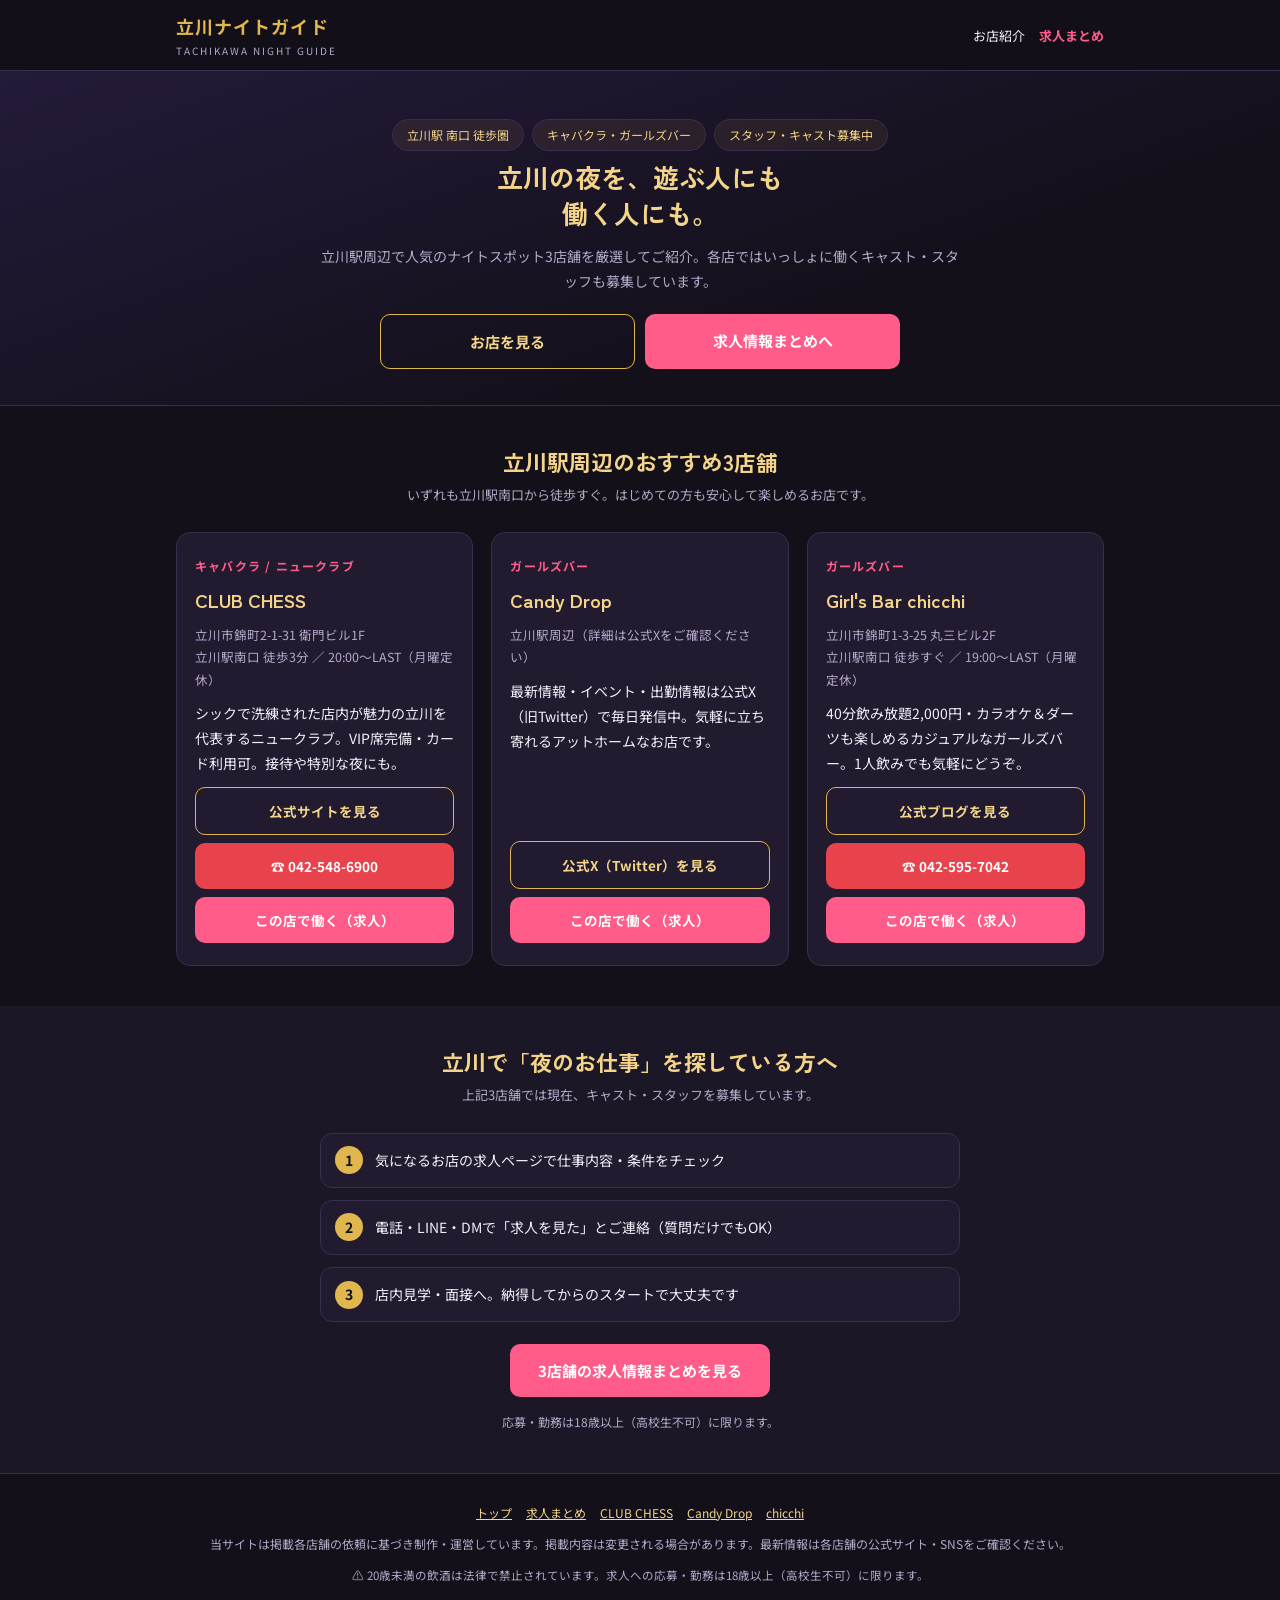
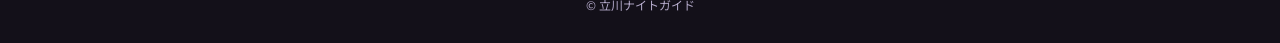
==== index.html @ 4db2676d "feat: initial site - Tachikawa night guide + jobs aggregator (5 pages) - index (3-store guide), jobs" ====
<!DOCTYPE html>
<html lang="ja">
<head>
<meta charset="UTF-8">
<meta name="viewport" content="width=device-width, initial-scale=1.0">
<title>立川ナイトガイド｜立川駅周辺のキャバクラ・ガールズバー紹介＆スタッフ募集</title>
<meta name="description" content="立川駅南口徒歩圏のキャバクラ・ガールズバー3店舗（CLUB CHESS・Candy Drop・Girl's Bar chicchi）を紹介。各店のキャスト・スタッフ募集情報もまとめて掲載。18歳以上（高校生不可）。">
<link rel="preconnect" href="https://fonts.googleapis.com">
<link rel="preconnect" href="https://fonts.gstatic.com" crossorigin>
<link href="https://fonts.googleapis.com/css2?family=Zen+Kaku+Gothic+New:wght@500;700&family=Noto+Sans+JP:wght@400;500;700&display=swap" rel="stylesheet">
<link rel="stylesheet" href="assets/style.css">
</head>
<body>

<header class="site-header">
  <div class="wrap">
    <a class="brand" href="index.html">立川ナイトガイド<small>TACHIKAWA NIGHT GUIDE</small></a>
    <nav class="gnav">
      <a href="#stores">お店紹介</a>
      <a class="jobs" href="jobs.html">求人まとめ</a>
    </nav>
  </div>
</header>

<div class="hero">
  <div class="wrap">
    <div class="badges">
      <span class="badge">立川駅 南口 徒歩圏</span>
      <span class="badge">キャバクラ・ガールズバー</span>
      <span class="badge">スタッフ・キャスト募集中</span>
    </div>
    <h1>立川の夜を、遊ぶ人にも<br>働く人にも。</h1>
    <p>立川駅周辺で人気のナイトスポット3店舗を厳選してご紹介。各店ではいっしょに働くキャスト・スタッフも募集しています。</p>
    <div class="btn-row" style="max-width:520px;margin:0 auto;">
      <a class="btn btn-ghost" href="#stores">お店を見る</a>
      <a class="btn btn-jobs" href="jobs.html">求人情報まとめへ</a>
    </div>
  </div>
</div>

<section id="stores">
  <div class="wrap">
    <h2 class="sec-title">立川駅周辺のおすすめ3店舗</h2>
    <p class="sec-lead">いずれも立川駅南口から徒歩すぐ。はじめての方も安心して楽しめるお店です。</p>
    <div class="stores">

      <div class="store-card">
        <span class="type">キャバクラ / ニュークラブ</span>
        <h3>CLUB CHESS</h3>
        <p class="meta">立川市錦町2-1-31 衛門ビル1F<br>立川駅南口 徒歩3分 ／ 20:00〜LAST（月曜定休）</p>
        <p class="desc">シックで洗練された店内が魅力の立川を代表するニュークラブ。VIP席完備・カード利用可。接待や特別な夜にも。</p>
        <div class="links">
          <a class="btn btn-ghost" href="https://club-chess.com/" target="_blank" rel="noopener">公式サイトを見る</a>
          <a class="btn btn-tel" href="tel:0425486900">☎ 042-548-6900</a>
          <a class="btn btn-jobs" href="chess.html">この店で働く（求人）</a>
        </div>
      </div>

      <div class="store-card">
        <span class="type">ガールズバー</span>
        <h3>Candy Drop</h3>
        <p class="meta">立川駅周辺（詳細は公式Xをご確認ください）</p>
        <p class="desc">最新情報・イベント・出勤情報は公式X（旧Twitter）で毎日発信中。気軽に立ち寄れるアットホームなお店です。</p>
        <div class="links">
          <a class="btn btn-ghost" href="https://x.com/candydrop2023" target="_blank" rel="noopener">公式X（Twitter）を見る</a>
          <a class="btn btn-jobs" href="candydrop.html">この店で働く（求人）</a>
        </div>
      </div>

      <div class="store-card">
        <span class="type">ガールズバー</span>
        <h3>Girl's Bar chicchi</h3>
        <p class="meta">立川市錦町1-3-25 丸三ビル2F<br>立川駅南口 徒歩すぐ ／ 19:00〜LAST（月曜定休）</p>
        <p class="desc">40分飲み放題2,000円・カラオケ＆ダーツも楽しめるカジュアルなガールズバー。1人飲みでも気軽にどうぞ。</p>
        <div class="links">
          <a class="btn btn-ghost" href="https://bar-chicchi.blogspot.com/" target="_blank" rel="noopener">公式ブログを見る</a>
          <a class="btn btn-tel" href="tel:0425957042">☎ 042-595-7042</a>
          <a class="btn btn-jobs" href="chicchi.html">この店で働く（求人）</a>
        </div>
      </div>

    </div>
  </div>
</section>

<section style="background:var(--bg2);">
  <div class="wrap">
    <h2 class="sec-title">立川で「夜のお仕事」を探している方へ</h2>
    <p class="sec-lead">上記3店舗では現在、キャスト・スタッフを募集しています。</p>
    <div style="max-width:640px;margin:0 auto;">
      <ul class="flow">
        <li>気になるお店の求人ページで仕事内容・条件をチェック</li>
        <li>電話・LINE・DMで「求人を見た」とご連絡（質問だけでもOK）</li>
        <li>店内見学・面接へ。納得してからのスタートで大丈夫です</li>
      </ul>
      <div style="text-align:center;margin-top:22px;">
        <a class="btn btn-jobs" href="jobs.html" style="min-width:260px;">3店舗の求人情報まとめを見る</a>
      </div>
      <p class="note" style="text-align:center;margin-top:14px;">応募・勤務は18歳以上（高校生不可）に限ります。</p>
    </div>
  </div>
</section>

<footer class="site-footer">
  <div class="wrap">
    <nav>
      <a href="index.html">トップ</a>
      <a href="jobs.html">求人まとめ</a>
      <a href="chess.html">CLUB CHESS</a>
      <a href="candydrop.html">Candy Drop</a>
      <a href="chicchi.html">chicchi</a>
    </nav>
    <p>当サイトは掲載各店舗の依頼に基づき制作・運営しています。掲載内容は変更される場合があります。最新情報は各店舗の公式サイト・SNSをご確認ください。</p>
    <p class="age-note">⚠ 20歳未満の飲酒は法律で禁止されています。求人への応募・勤務は18歳以上（高校生不可）に限ります。</p>
    <p style="margin-top:8px;">© 立川ナイトガイド</p>
  </div>
</footer>

<div class="mobile-bar">
  <a class="btn btn-ghost" href="#stores">お店紹介</a>
  <a class="btn btn-jobs" href="jobs.html">求人まとめ</a>
</div>

</body>
</html>
---- assets/style.css ----
/* 立川ナイトガイド 共通スタイル（モバイル最優先） */
:root {
  --bg: #131019;
  --bg2: #1c1726;
  --card: #221b30;
  --line: #382e4d;
  --text: #f2eef8;
  --muted: #b3a9c9;
  --gold: #e0b64f;
  --gold2: #f3d488;
  --pink: #ff5c8a;
  --green: #06c755;
  --red: #e8434d;
}
* { margin: 0; padding: 0; box-sizing: border-box; }
html { scroll-behavior: smooth; }
body {
  font-family: "Noto Sans JP", "Hiragino Kaku Gothic ProN", sans-serif;
  background: var(--bg);
  color: var(--text);
  line-height: 1.8;
  font-size: 16px;
}
h1, h2, h3 { font-family: "Zen Kaku Gothic New", "Noto Sans JP", sans-serif; line-height: 1.4; }
a { color: var(--gold2); }
img { max-width: 100%; }
.wrap { max-width: 960px; margin: 0 auto; padding: 0 16px; }

/* header */
.site-header { background: rgba(19, 16, 25, .95); border-bottom: 1px solid var(--line); position: sticky; top: 0; z-index: 50; }
.site-header .wrap { display: flex; align-items: center; justify-content: space-between; padding: 10px 16px; }
.brand { font-weight: 700; color: var(--gold); text-decoration: none; font-size: 18px; letter-spacing: .06em; }
.brand small { display: block; font-size: 10px; color: var(--muted); letter-spacing: .2em; font-weight: 400; }
.gnav { display: flex; gap: 14px; font-size: 13px; }
.gnav a { color: var(--text); text-decoration: none; }
.gnav a.jobs { color: var(--pink); font-weight: 700; }

/* hero */
.hero { background: linear-gradient(160deg, #241a3a 0%, #131019 70%); border-bottom: 1px solid var(--line); padding: 48px 0 36px; text-align: center; }
.hero h1 { font-size: 26px; color: var(--gold2); margin-bottom: 12px; }
.hero p { color: var(--muted); font-size: 14px; max-width: 640px; margin: 0 auto 20px; }
.hero .badges { display: flex; gap: 8px; justify-content: center; flex-wrap: wrap; margin-bottom: 8px; }
.badge { display: inline-block; border: 1px solid var(--line); border-radius: 999px; padding: 4px 14px; font-size: 12px; color: var(--gold2); background: rgba(224, 182, 79, .08); }

/* buttons */
.btn { display: inline-block; border-radius: 10px; padding: 13px 22px; font-weight: 700; text-decoration: none; text-align: center; font-size: 15px; }
.btn-tel { background: var(--red); color: #fff; }
.btn-line { background: var(--green); color: #fff; }
.btn-jobs { background: var(--pink); color: #fff; }
.btn-ghost { border: 1px solid var(--gold); color: var(--gold2); background: transparent; }
.btn-row { display: flex; gap: 10px; flex-wrap: wrap; }
.btn-row .btn { flex: 1 1 160px; }

/* sections */
section { padding: 40px 0; }
.sec-title { text-align: center; font-size: 22px; color: var(--gold2); margin-bottom: 6px; }
.sec-lead { text-align: center; color: var(--muted); font-size: 13px; margin-bottom: 26px; }

/* store cards */
.stores { display: grid; grid-template-columns: 1fr; gap: 18px; }
@media (min-width: 760px) { .stores { grid-template-columns: repeat(3, 1fr); } }
.store-card { background: var(--card); border: 1px solid var(--line); border-radius: 14px; padding: 22px 18px; display: flex; flex-direction: column; gap: 10px; }
.store-card .type { font-size: 12px; color: var(--pink); font-weight: 700; letter-spacing: .1em; }
.store-card h3 { font-size: 19px; color: var(--gold2); }
.store-card .meta { font-size: 12.5px; color: var(--muted); }
.store-card .desc { font-size: 14px; }
.store-card .links { margin-top: auto; display: flex; flex-direction: column; gap: 8px; }
.store-card .links .btn { font-size: 13.5px; padding: 11px 10px; }

/* table */
.tbl { width: 100%; border-collapse: collapse; font-size: 14px; background: var(--card); border-radius: 12px; overflow: hidden; }
.tbl th, .tbl td { border-bottom: 1px solid var(--line); padding: 12px 14px; text-align: left; vertical-align: top; }
.tbl th { width: 30%; color: var(--gold2); font-weight: 700; background: rgba(224, 182, 79, .06); }
.tbl tr:last-child th, .tbl tr:last-child td { border-bottom: none; }

/* job card */
.job-card { background: var(--card); border: 1px solid var(--line); border-radius: 14px; padding: 24px 20px; margin-bottom: 22px; }
.job-card h3 { color: var(--gold2); font-size: 20px; margin-bottom: 4px; }
.job-card .type { color: var(--pink); font-size: 12px; font-weight: 700; letter-spacing: .08em; }
.job-card .tbl { margin: 14px 0; }
.pending { color: var(--muted); font-size: 12.5px; }

/* notice */
.notice { background: rgba(232, 67, 77, .08); border: 1px solid rgba(232, 67, 77, .4); border-radius: 12px; padding: 16px 18px; font-size: 13px; color: #f4c6ca; }
.notice strong { color: #ff9aa3; }
.note { font-size: 12px; color: var(--muted); }

/* flow */
.flow { counter-reset: step; display: grid; gap: 12px; }
.flow li { list-style: none; background: var(--card); border: 1px solid var(--line); border-radius: 12px; padding: 14px 16px 14px 54px; position: relative; font-size: 14px; }
.flow li::before { counter-increment: step; content: counter(step); position: absolute; left: 14px; top: 50%; transform: translateY(-50%); width: 28px; height: 28px; border-radius: 50%; background: var(--gold); color: #131019; font-weight: 700; display: flex; align-items: center; justify-content: center; font-size: 14px; }

/* faq */
.faq details { background: var(--card); border: 1px solid var(--line); border-radius: 10px; padding: 14px 16px; margin-bottom: 10px; font-size: 14px; }
.faq summary { cursor: pointer; font-weight: 700; color: var(--gold2); }
.faq p { margin-top: 8px; color: var(--muted); }

/* footer */
.site-footer { border-top: 1px solid var(--line); padding: 28px 0 90px; font-size: 12px; color: var(--muted); text-align: center; }
.site-footer nav { margin-bottom: 10px; display: flex; gap: 14px; justify-content: center; flex-wrap: wrap; }
.age-note { margin-top: 10px; font-size: 11.5px; }

/* mobile fixed bar */
.mobile-bar { position: fixed; bottom: 0; left: 0; right: 0; display: flex; gap: 8px; padding: 10px 12px calc(10px + env(safe-area-inset-bottom)); background: rgba(19, 16, 25, .97); border-top: 1px solid var(--line); z-index: 60; }
.mobile-bar .btn { flex: 1; padding: 12px 8px; font-size: 14px; }
@media (min-width: 760px) { .mobile-bar { display: none; } .site-footer { padding-bottom: 28px; } }

/* breadcrumbs */
.crumbs { font-size: 12px; color: var(--muted); padding: 12px 0 0; }
.crumbs a { color: var(--muted); }
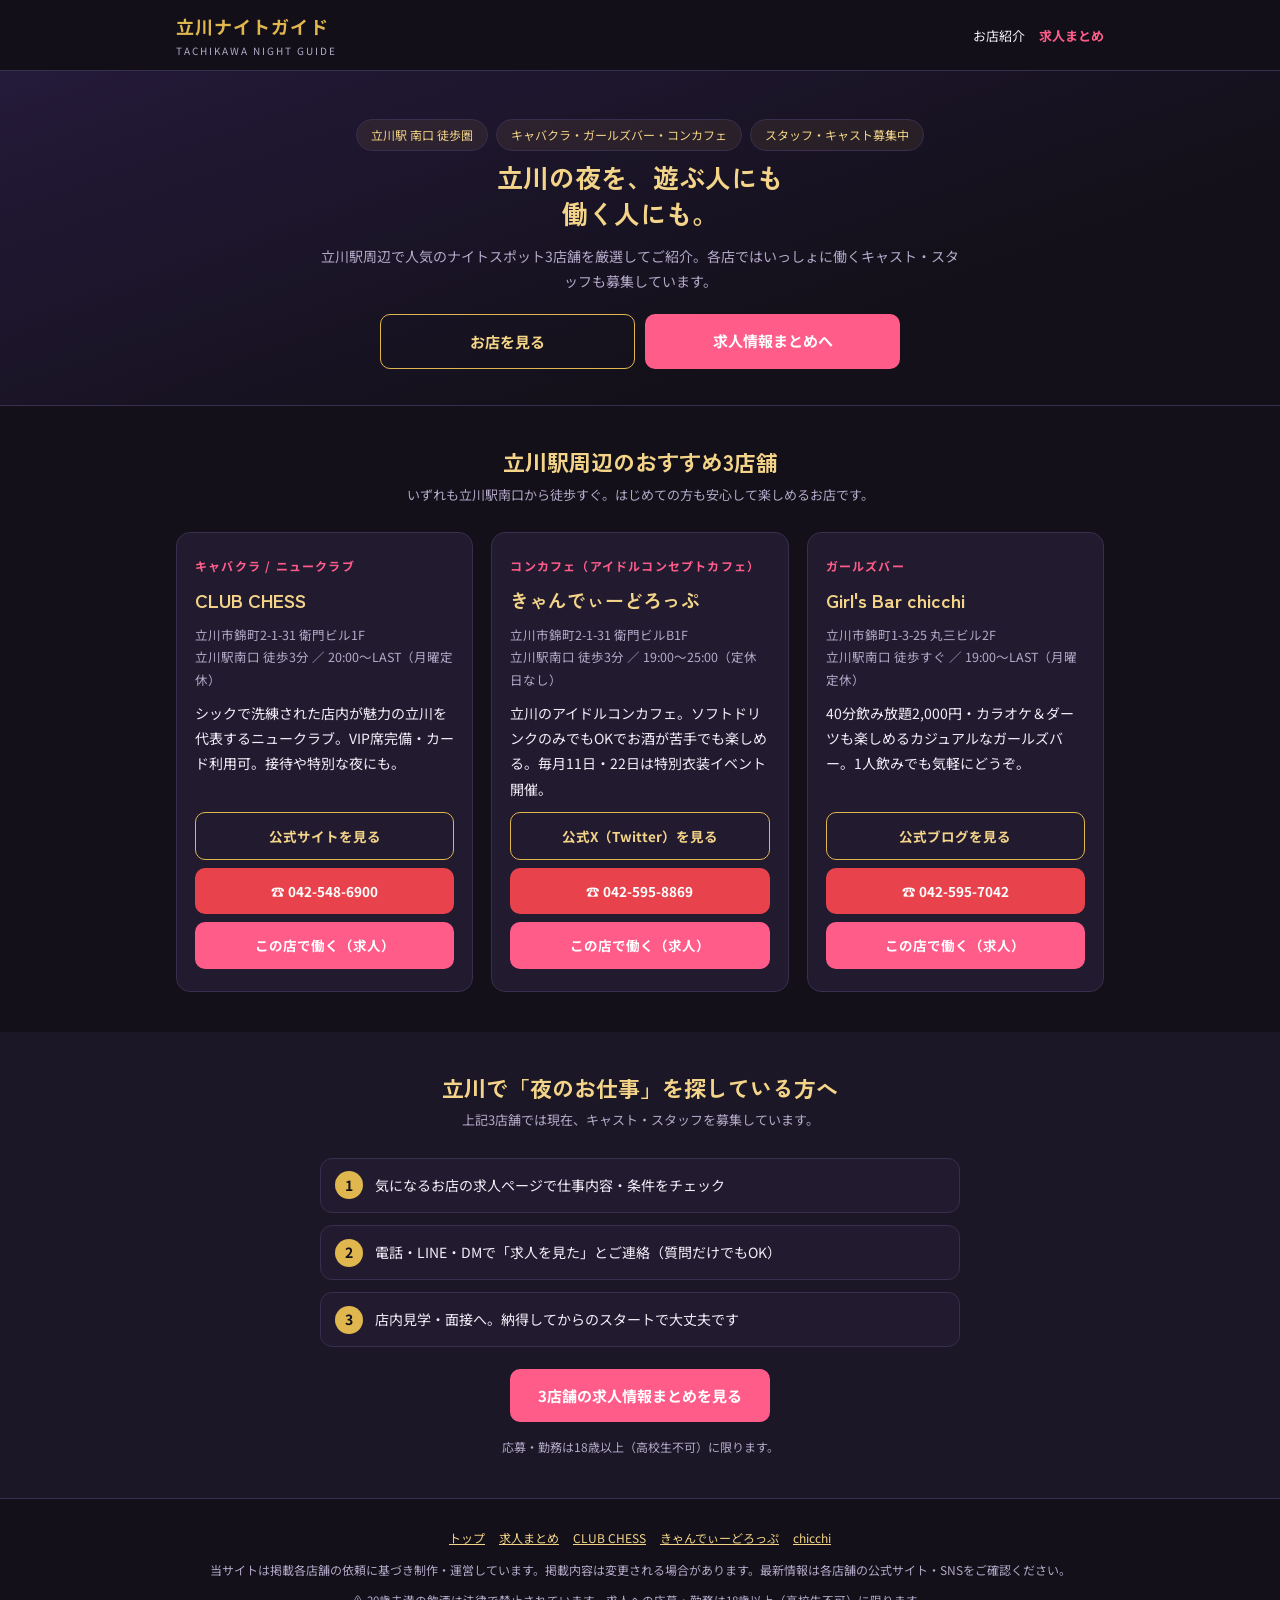
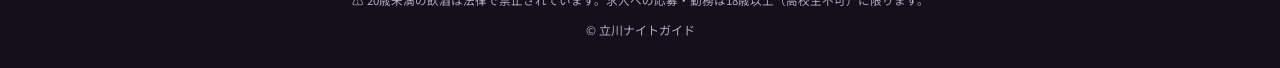
==== commit 8ec25273: "feat: fill in Candy Drop details (kandydrop = idol concept cafe) - correct name きゃんでぃーどろっぷ, type コンカ" ====
--- a/index.html
+++ b/index.html
@@ -3,8 +3,8 @@
 <head>
 <meta charset="UTF-8">
 <meta name="viewport" content="width=device-width, initial-scale=1.0">
-<title>立川ナイトガイド｜立川駅周辺のキャバクラ・ガールズバー紹介＆スタッフ募集</title>
-<meta name="description" content="立川駅南口徒歩圏のキャバクラ・ガールズバー3店舗（CLUB CHESS・Candy Drop・Girl's Bar chicchi）を紹介。各店のキャスト・スタッフ募集情報もまとめて掲載。18歳以上（高校生不可）。">
+<title>立川ナイトガイド｜立川駅周辺のキャバクラ・ガールズバー・コンカフェ紹介＆スタッフ募集</title>
+<meta name="description" content="立川駅南口徒歩圏のキャバクラ・ガールズバー・コンカフェ3店舗（CLUB CHESS・きゃんでぃーどろっぷ・Girl's Bar chicchi）を紹介。各店のキャスト・スタッフ募集情報もまとめて掲載。18歳以上（高校生不可）。">
 <link rel="preconnect" href="https://fonts.googleapis.com">
 <link rel="preconnect" href="https://fonts.gstatic.com" crossorigin>
 <link href="https://fonts.googleapis.com/css2?family=Zen+Kaku+Gothic+New:wght@500;700&family=Noto+Sans+JP:wght@400;500;700&display=swap" rel="stylesheet">
@@ -26,7 +26,7 @@
   <div class="wrap">
     <div class="badges">
       <span class="badge">立川駅 南口 徒歩圏</span>
-      <span class="badge">キャバクラ・ガールズバー</span>
+      <span class="badge">キャバクラ・ガールズバー・コンカフェ</span>
       <span class="badge">スタッフ・キャスト募集中</span>
     </div>
     <h1>立川の夜を、遊ぶ人にも<br>働く人にも。</h1>
@@ -57,12 +57,13 @@
       </div>
 
       <div class="store-card">
-        <span class="type">ガールズバー</span>
-        <h3>Candy Drop</h3>
-        <p class="meta">立川駅周辺（詳細は公式Xをご確認ください）</p>
-        <p class="desc">最新情報・イベント・出勤情報は公式X（旧Twitter）で毎日発信中。気軽に立ち寄れるアットホームなお店です。</p>
+        <span class="type">コンカフェ（アイドルコンセプトカフェ）</span>
+        <h3>きゃんでぃーどろっぷ</h3>
+        <p class="meta">立川市錦町2-1-31 衛門ビルB1F<br>立川駅南口 徒歩3分 ／ 19:00〜25:00（定休日なし）</p>
+        <p class="desc">立川のアイドルコンカフェ。ソフトドリンクのみでもOKでお酒が苦手でも楽しめる。毎月11日・22日は特別衣装イベント開催。</p>
         <div class="links">
           <a class="btn btn-ghost" href="https://x.com/candydrop2023" target="_blank" rel="noopener">公式X（Twitter）を見る</a>
+          <a class="btn btn-tel" href="tel:0425958869">☎ 042-595-8869</a>
           <a class="btn btn-jobs" href="candydrop.html">この店で働く（求人）</a>
         </div>
       </div>
@@ -107,7 +108,7 @@
       <a href="index.html">トップ</a>
       <a href="jobs.html">求人まとめ</a>
       <a href="chess.html">CLUB CHESS</a>
-      <a href="candydrop.html">Candy Drop</a>
+      <a href="candydrop.html">きゃんでぃーどろっぷ</a>
       <a href="chicchi.html">chicchi</a>
     </nav>
     <p>当サイトは掲載各店舗の依頼に基づき制作・運営しています。掲載内容は変更される場合があります。最新情報は各店舗の公式サイト・SNSをご確認ください。</p>
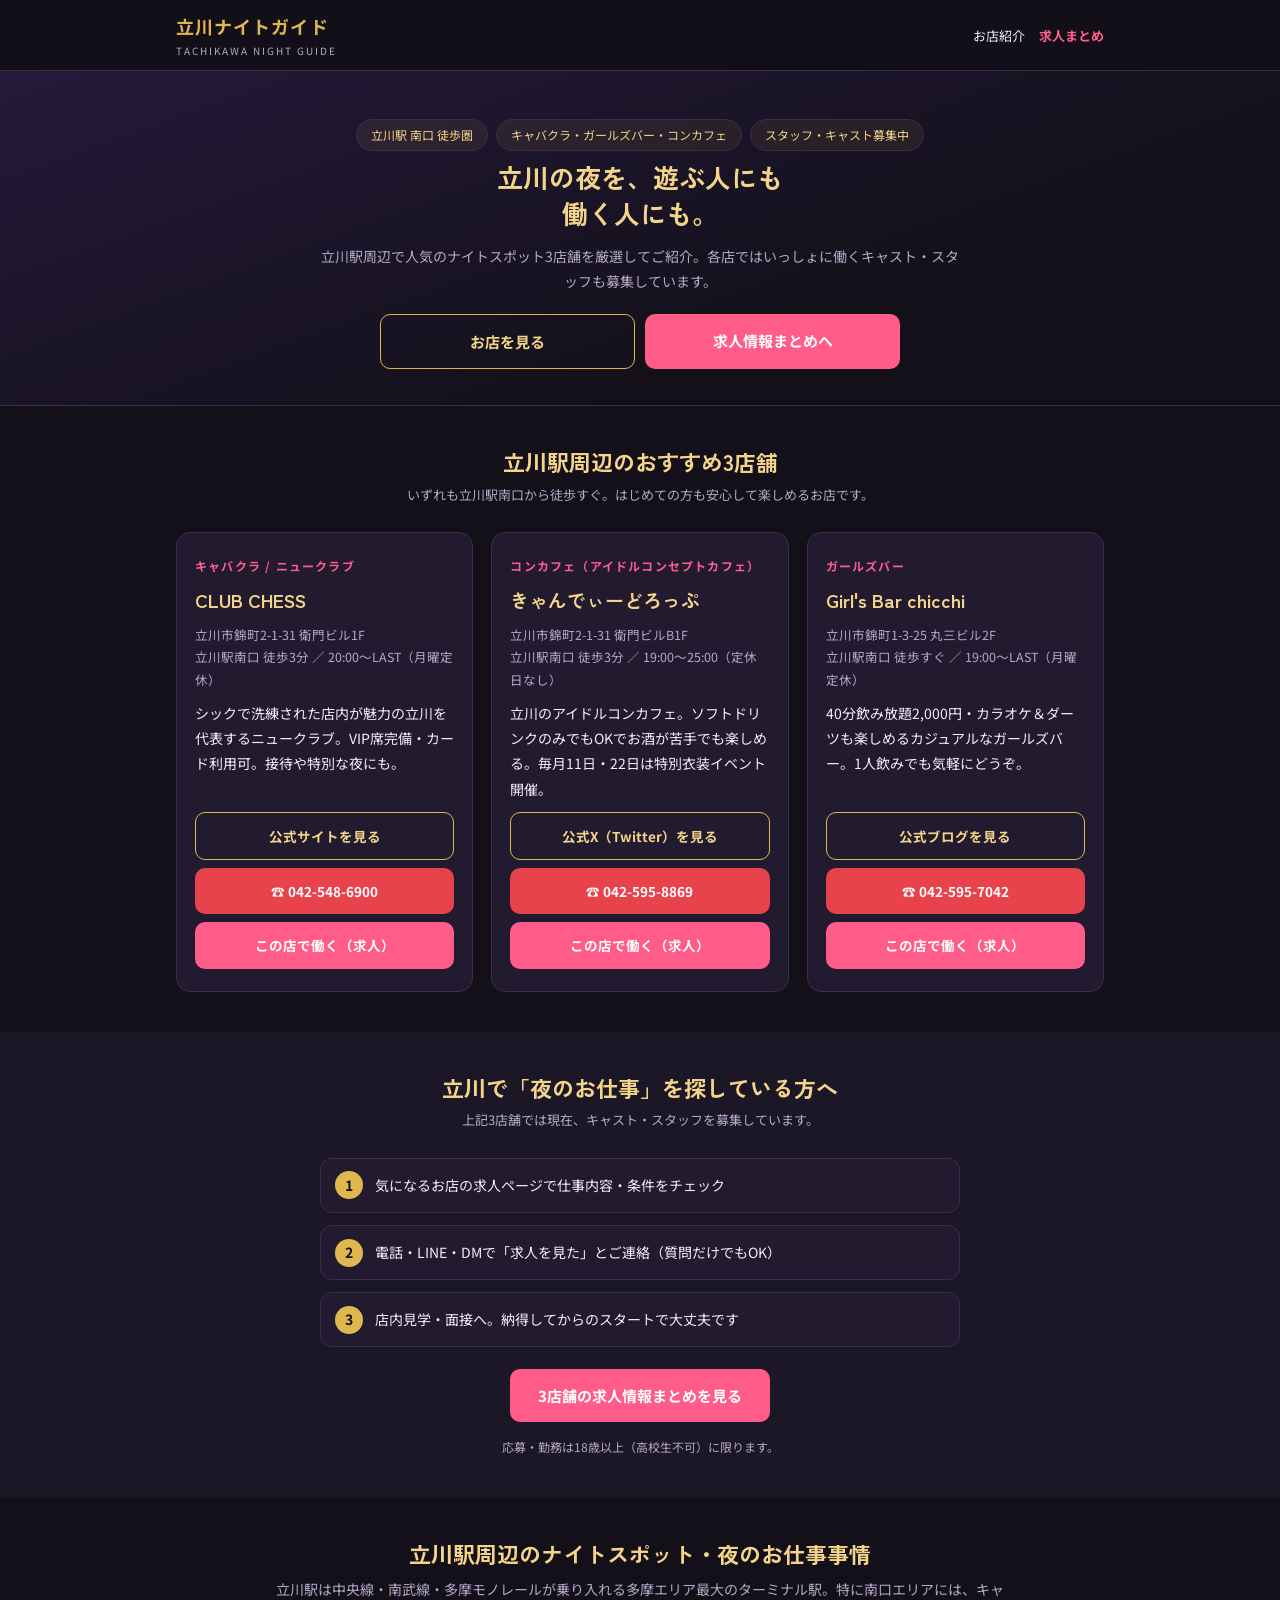
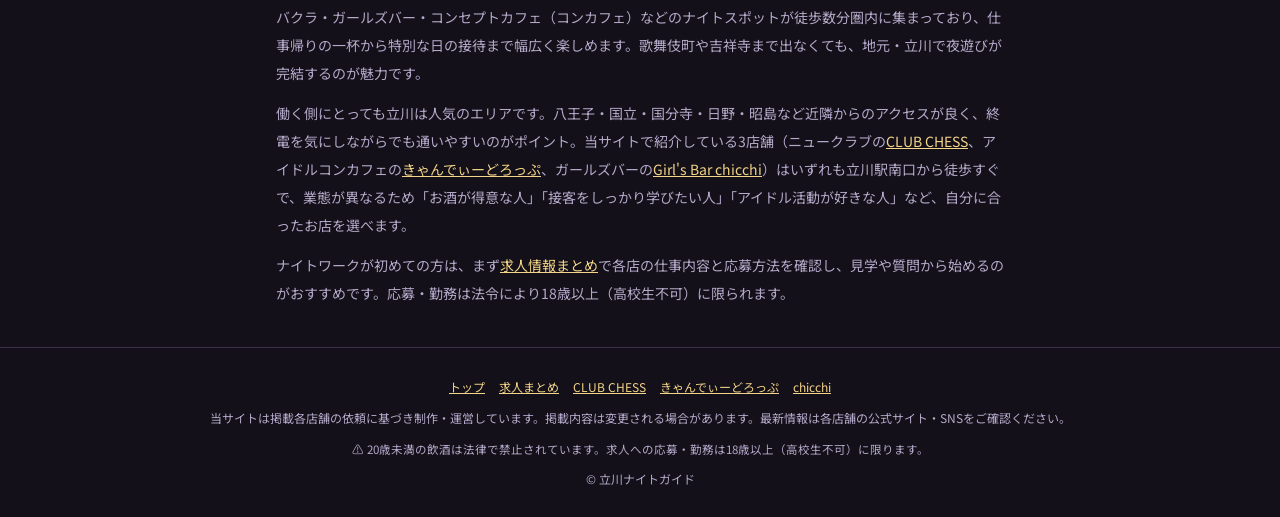
==== commit 0eb5a350: "feat(seo): technical SEO foundation + Google for Jobs structured data - robots.txt + sitemap.xml (5 " ====
--- a/index.html
+++ b/index.html
@@ -5,6 +5,25 @@
 <meta name="viewport" content="width=device-width, initial-scale=1.0">
 <title>立川ナイトガイド｜立川駅周辺のキャバクラ・ガールズバー・コンカフェ紹介＆スタッフ募集</title>
 <meta name="description" content="立川駅南口徒歩圏のキャバクラ・ガールズバー・コンカフェ3店舗（CLUB CHESS・きゃんでぃーどろっぷ・Girl's Bar chicchi）を紹介。各店のキャスト・スタッフ募集情報もまとめて掲載。18歳以上（高校生不可）。">
+<link rel="canonical" href="https://tachikawa-night.jp/">
+<link rel="icon" type="image/png" sizes="32x32" href="assets/favicon-32.png">
+<link rel="apple-touch-icon" href="assets/apple-touch-icon.png">
+<meta property="og:type" content="website">
+<meta property="og:site_name" content="立川ナイトガイド">
+<meta property="og:title" content="立川ナイトガイド｜立川駅周辺のキャバクラ・ガールズバー・コンカフェ紹介＆スタッフ募集">
+<meta property="og:description" content="立川駅南口徒歩圏の3店舗を紹介。キャスト・スタッフ募集情報もまとめて掲載。18歳以上（高校生不可）。">
+<meta property="og:url" content="https://tachikawa-night.jp/">
+<meta property="og:image" content="https://tachikawa-night.jp/assets/ogp.png">
+<meta name="twitter:card" content="summary_large_image">
+<script type="application/ld+json">
+{
+  "@context": "https://schema.org",
+  "@type": "WebSite",
+  "name": "立川ナイトガイド",
+  "url": "https://tachikawa-night.jp/",
+  "description": "立川駅周辺のキャバクラ・ガールズバー・コンカフェの紹介と求人情報まとめ"
+}
+</script>
 <link rel="preconnect" href="https://fonts.googleapis.com">
 <link rel="preconnect" href="https://fonts.gstatic.com" crossorigin>
 <link href="https://fonts.googleapis.com/css2?family=Zen+Kaku+Gothic+New:wght@500;700&family=Noto+Sans+JP:wght@400;500;700&display=swap" rel="stylesheet">
@@ -102,6 +121,17 @@
   </div>
 </section>
 
+<section>
+  <div class="wrap" style="max-width:760px;">
+    <h2 class="sec-title">立川駅周辺のナイトスポット・夜のお仕事事情</h2>
+    <div style="font-size:14px;color:var(--muted);line-height:2;">
+      <p style="margin-bottom:12px;">立川駅は中央線・南武線・多摩モノレールが乗り入れる多摩エリア最大のターミナル駅。特に南口エリアには、キャバクラ・ガールズバー・コンセプトカフェ（コンカフェ）などのナイトスポットが徒歩数分圏内に集まっており、仕事帰りの一杯から特別な日の接待まで幅広く楽しめます。歌舞伎町や吉祥寺まで出なくても、地元・立川で夜遊びが完結するのが魅力です。</p>
+      <p style="margin-bottom:12px;">働く側にとっても立川は人気のエリアです。八王子・国立・国分寺・日野・昭島など近隣からのアクセスが良く、終電を気にしながらでも通いやすいのがポイント。当サイトで紹介している3店舗（ニュークラブの<a href="chess.html">CLUB CHESS</a>、アイドルコンカフェの<a href="candydrop.html">きゃんでぃーどろっぷ</a>、ガールズバーの<a href="chicchi.html">Girl's Bar chicchi</a>）はいずれも立川駅南口から徒歩すぐで、業態が異なるため「お酒が得意な人」「接客をしっかり学びたい人」「アイドル活動が好きな人」など、自分に合ったお店を選べます。</p>
+      <p>ナイトワークが初めての方は、まず<a href="jobs.html">求人情報まとめ</a>で各店の仕事内容と応募方法を確認し、見学や質問から始めるのがおすすめです。応募・勤務は法令により18歳以上（高校生不可）に限られます。</p>
+    </div>
+  </div>
+</section>
+
 <footer class="site-footer">
   <div class="wrap">
     <nav>
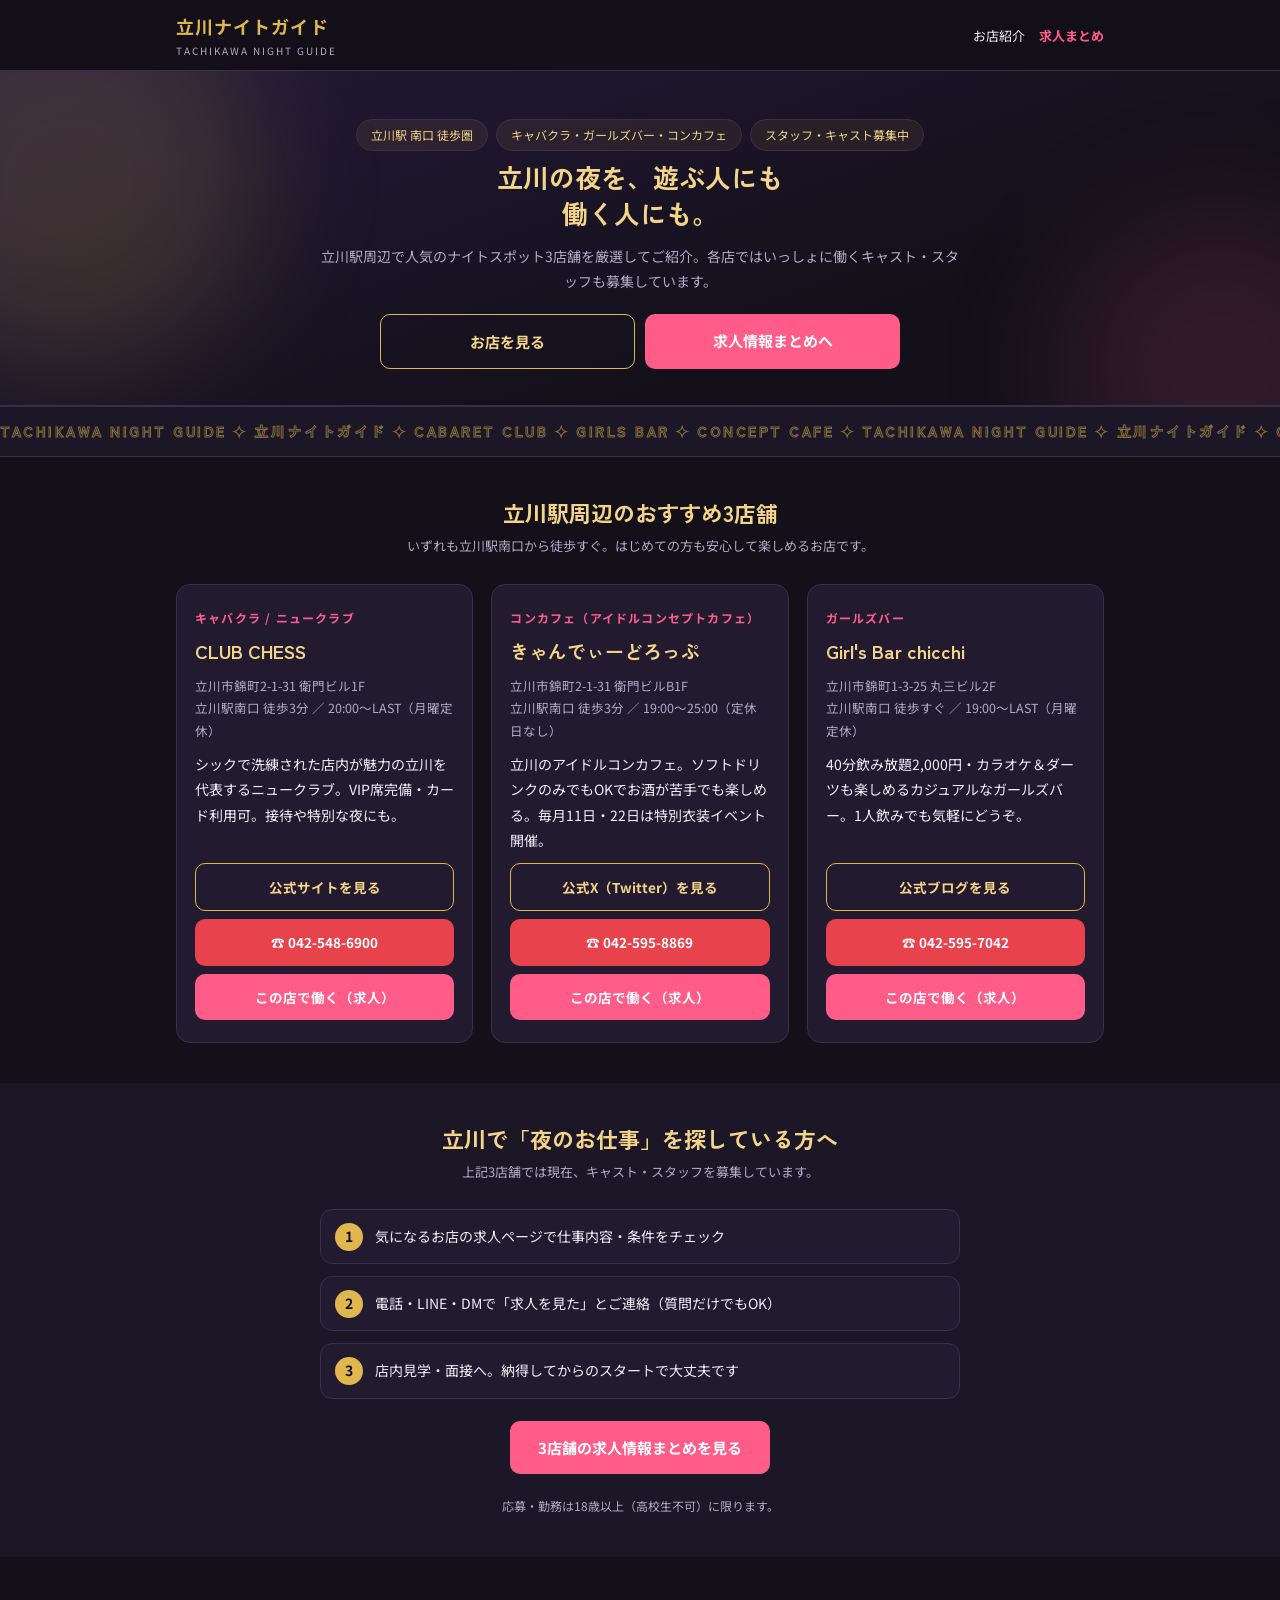
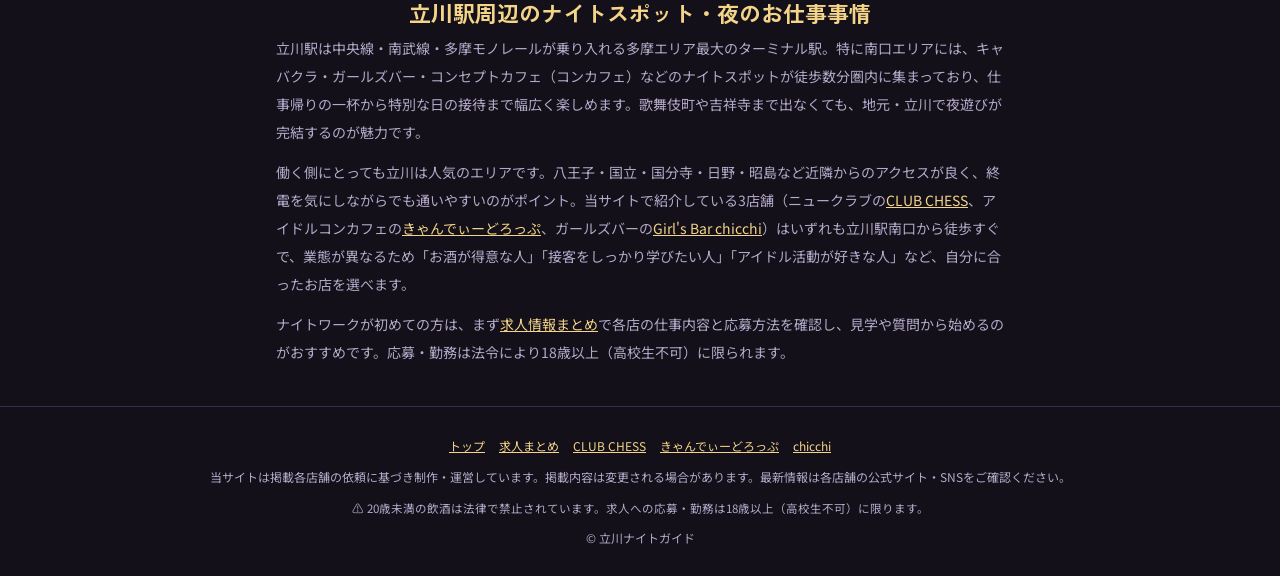
==== commit 3fb10d4f: "feat(motion): DEMI DO-inspired site animations (lightweight, no libs) - intro overlay with logo (onc" ====
--- a/index.html
+++ b/index.html
@@ -1,4 +1,4 @@
-<!DOCTYPE html>
+﻿<!DOCTYPE html>
 <html lang="ja">
 <head>
 <meta charset="UTF-8">
@@ -152,5 +152,6 @@
   <a class="btn btn-jobs" href="jobs.html">求人まとめ</a>
 </div>
 
+<script src="assets/anim.js" defer></script>
 </body>
 </html>
--- a/assets/style.css
+++ b/assets/style.css
@@ -108,3 +108,61 @@
 /* breadcrumbs */
 .crumbs { font-size: 12px; color: var(--muted); padding: 12px 0 0; }
 .crumbs a { color: var(--muted); }
+
+/* ===== Animations (DEMI DO風・Phase: motion) ===== */
+
+/* イントロオーバーレイ */
+#intro {
+  position: fixed; inset: 0; z-index: 999;
+  background: var(--bg);
+  display: flex; align-items: center; justify-content: center;
+  transition: opacity .7s ease, visibility .7s;
+}
+#intro.out { opacity: 0; visibility: hidden; }
+#intro img { width: 130px; height: 130px; border-radius: 18px; opacity: 0; transform: scale(.92); animation: introLogo 1s ease forwards; }
+@keyframes introLogo { to { opacity: 1; transform: scale(1); } }
+
+/* スクロールリビール（JSが .reveal を付与 → 交差で .is-in） */
+.reveal { opacity: 0; transform: translateY(26px); transition: opacity .85s ease, transform .85s cubic-bezier(.22, 1, .36, 1); }
+.reveal.is-in { opacity: 1; transform: none; }
+
+/* ヒーローの光のオーブ（ゆっくり漂う） */
+.hero { position: relative; overflow: hidden; }
+.hero > .wrap { position: relative; z-index: 2; }
+.hero::before, .hero::after {
+  content: ""; position: absolute; border-radius: 50%; filter: blur(60px); pointer-events: none; z-index: 1;
+}
+.hero::before { width: 380px; height: 380px; left: -120px; top: -80px; background: rgba(224, 182, 79, .16); animation: orbA 14s ease-in-out infinite alternate; }
+.hero::after { width: 320px; height: 320px; right: -100px; bottom: -120px; background: rgba(255, 92, 138, .13); animation: orbB 18s ease-in-out infinite alternate; }
+@keyframes orbA { from { transform: translate(0, 0) scale(1); } to { transform: translate(60px, 40px) scale(1.15); } }
+@keyframes orbB { from { transform: translate(0, 0) scale(1.1); } to { transform: translate(-50px, -40px) scale(.95); } }
+
+/* バッジのふわふわ浮遊 */
+.hero .badge { animation: floatY 5s ease-in-out infinite; }
+.hero .badge:nth-child(2) { animation-delay: 1.2s; }
+.hero .badge:nth-child(3) { animation-delay: 2.4s; }
+@keyframes floatY { 0%, 100% { transform: translateY(0); } 50% { transform: translateY(-5px); } }
+
+/* カードのホバー（持ち上がり＋金の光） */
+.store-card, .job-card { transition: transform .45s cubic-bezier(.22, 1, .36, 1), box-shadow .45s ease, border-color .45s ease; }
+.store-card:hover, .job-card:hover { transform: translateY(-6px); border-color: rgba(224, 182, 79, .55); box-shadow: 0 14px 40px rgba(0, 0, 0, .45), 0 0 24px rgba(224, 182, 79, .12); }
+
+/* ボタンの光のスイープ */
+.btn { position: relative; overflow: hidden; transition: transform .3s ease, filter .3s ease; }
+.btn:hover { transform: translateY(-2px); filter: brightness(1.08); }
+.btn::after { content: ""; position: absolute; top: 0; left: -80%; width: 50%; height: 100%; background: linear-gradient(100deg, transparent, rgba(255, 255, 255, .25), transparent); transform: skewX(-20deg); transition: left .55s ease; }
+.btn:hover::after { left: 130%; }
+
+/* ブランドマーキー */
+.marquee { overflow: hidden; border-block: 1px solid var(--line); background: var(--bg2); padding: 12px 0; }
+.marquee-track { display: flex; width: max-content; animation: marqueeMove 38s linear infinite; }
+.marquee-track span { white-space: nowrap; font-family: "Zen Kaku Gothic New", sans-serif; font-weight: 700; letter-spacing: .18em; font-size: 14px; color: transparent; -webkit-text-stroke: 1px rgba(224, 182, 79, .55); padding-right: 3em; }
+@keyframes marqueeMove { from { transform: translateX(0); } to { transform: translateX(-50%); } }
+
+/* 動きを減らす設定のユーザーにはすべて停止 */
+@media (prefers-reduced-motion: reduce) {
+  #intro { display: none; }
+  .reveal { opacity: 1; transform: none; transition: none; }
+  .hero::before, .hero::after, .hero .badge, .marquee-track { animation: none; }
+  .store-card, .job-card, .btn { transition: none; }
+}
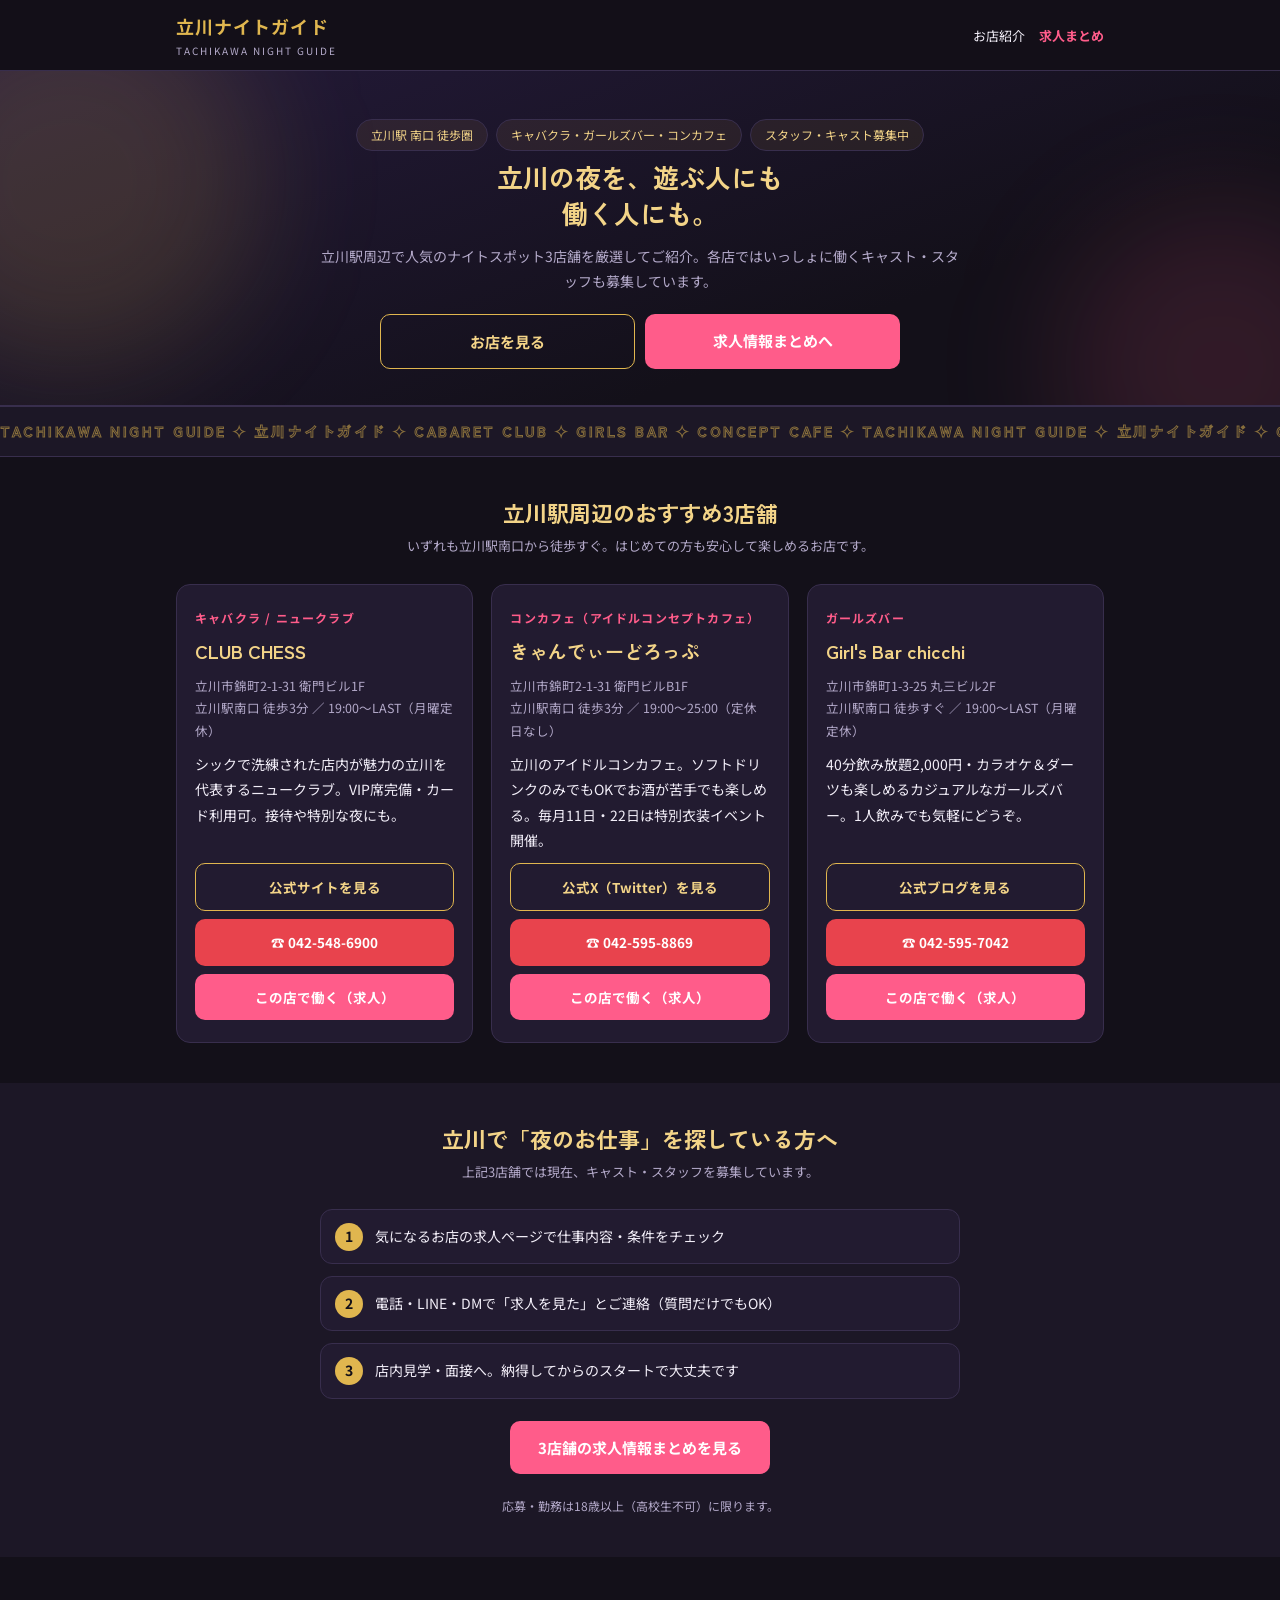
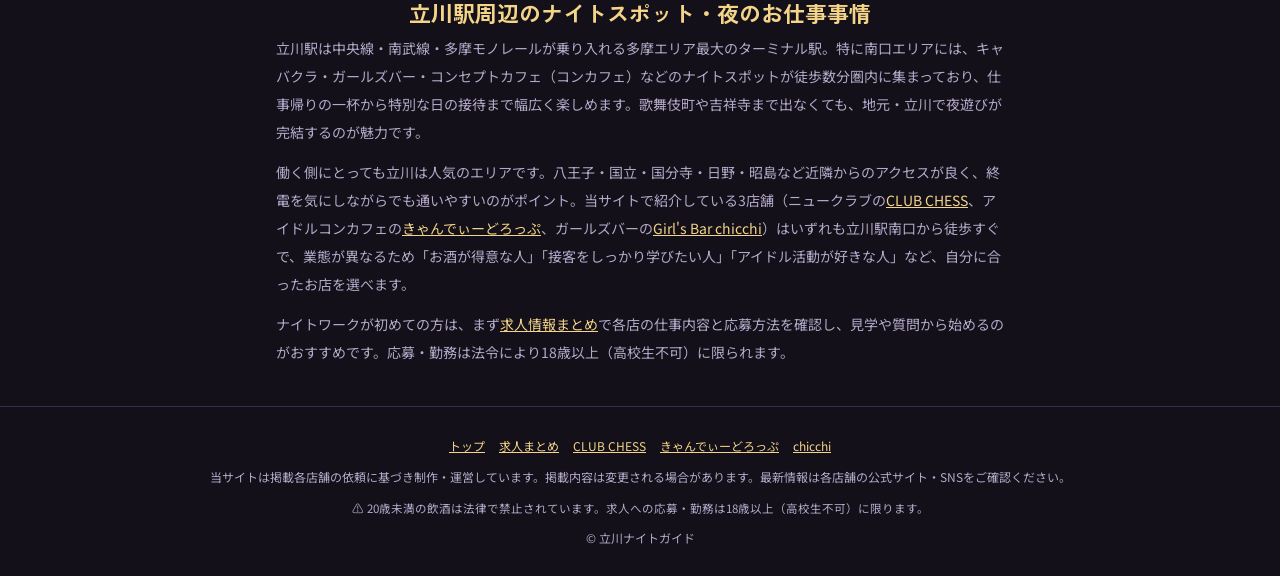
==== commit c53f2316: "fix(chess): アルバイト時給1,500→1,600円・営業/勤務時間20:00→19:00〜LASTに修正（店舗依頼） Co-Authored-By: Claude Fable 5 <nor" ====
--- a/index.html
+++ b/index.html
@@ -66,7 +66,7 @@
       <div class="store-card">
         <span class="type">キャバクラ / ニュークラブ</span>
         <h3>CLUB CHESS</h3>
-        <p class="meta">立川市錦町2-1-31 衛門ビル1F<br>立川駅南口 徒歩3分 ／ 20:00〜LAST（月曜定休）</p>
+        <p class="meta">立川市錦町2-1-31 衛門ビル1F<br>立川駅南口 徒歩3分 ／ 19:00〜LAST（月曜定休）</p>
         <p class="desc">シックで洗練された店内が魅力の立川を代表するニュークラブ。VIP席完備・カード利用可。接待や特別な夜にも。</p>
         <div class="links">
           <a class="btn btn-ghost" href="https://club-chess.com/" target="_blank" rel="noopener">公式サイトを見る</a>
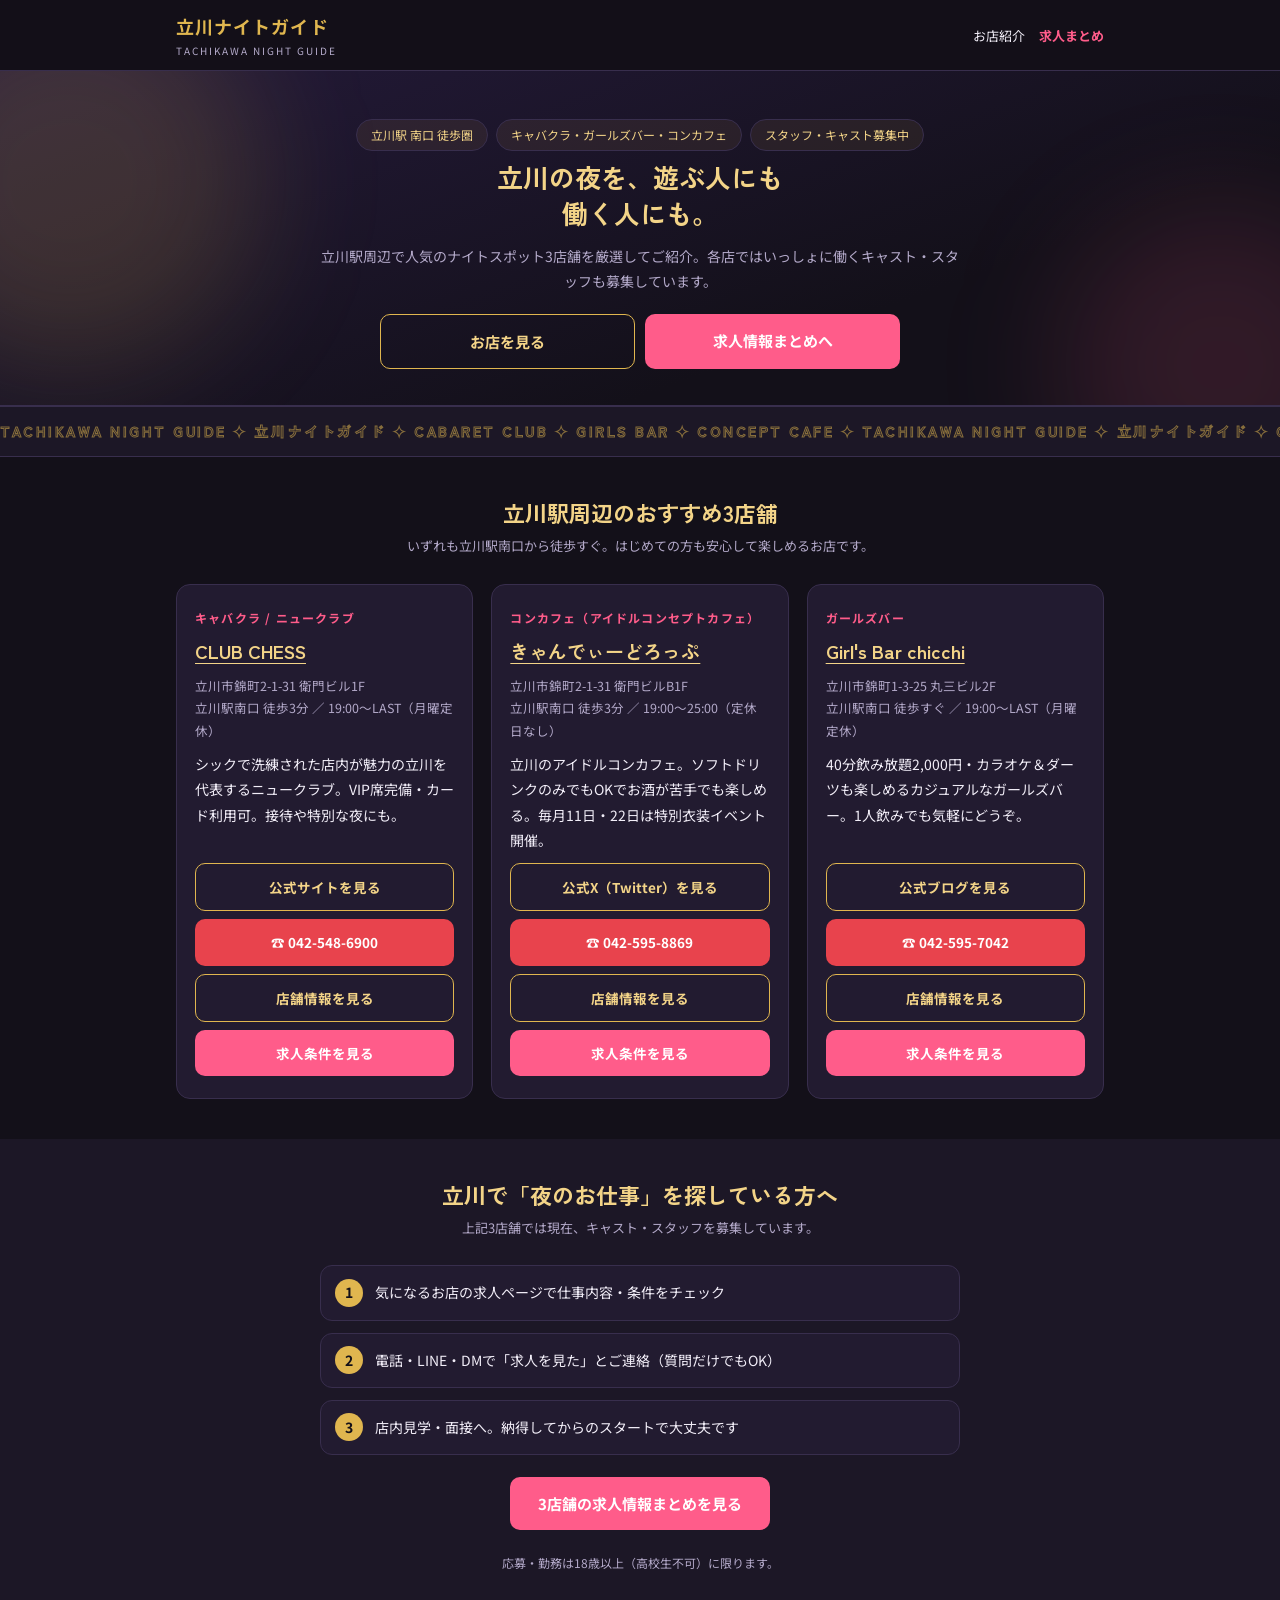
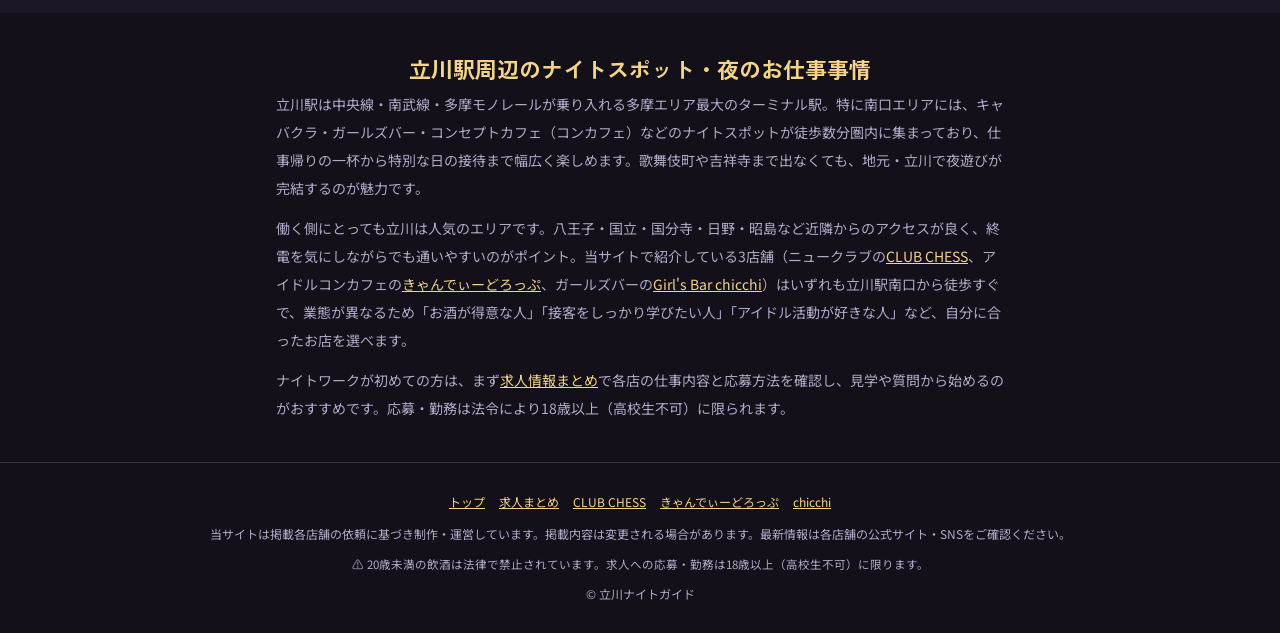
==== commit a9be7fa1: "fix: improve search markup and store/application navigation" ====
--- a/index.html
+++ b/index.html
@@ -65,37 +65,40 @@
 
       <div class="store-card">
         <span class="type">キャバクラ / ニュークラブ</span>
-        <h3>CLUB CHESS</h3>
+        <h3><a href="chess.html">CLUB CHESS</a></h3>
         <p class="meta">立川市錦町2-1-31 衛門ビル1F<br>立川駅南口 徒歩3分 ／ 19:00〜LAST（月曜定休）</p>
         <p class="desc">シックで洗練された店内が魅力の立川を代表するニュークラブ。VIP席完備・カード利用可。接待や特別な夜にも。</p>
         <div class="links">
           <a class="btn btn-ghost" href="https://club-chess.com/" target="_blank" rel="noopener">公式サイトを見る</a>
           <a class="btn btn-tel" href="tel:0425486900">☎ 042-548-6900</a>
-          <a class="btn btn-jobs" href="chess.html">この店で働く（求人）</a>
+          <a class="btn btn-ghost" href="chess.html">店舗情報を見る</a>
+          <a class="btn btn-jobs" href="chess.html#recruit">求人条件を見る</a>
         </div>
       </div>
 
       <div class="store-card">
         <span class="type">コンカフェ（アイドルコンセプトカフェ）</span>
-        <h3>きゃんでぃーどろっぷ</h3>
+        <h3><a href="candydrop.html">きゃんでぃーどろっぷ</a></h3>
         <p class="meta">立川市錦町2-1-31 衛門ビルB1F<br>立川駅南口 徒歩3分 ／ 19:00〜25:00（定休日なし）</p>
         <p class="desc">立川のアイドルコンカフェ。ソフトドリンクのみでもOKでお酒が苦手でも楽しめる。毎月11日・22日は特別衣装イベント開催。</p>
         <div class="links">
           <a class="btn btn-ghost" href="https://x.com/candydrop2023" target="_blank" rel="noopener">公式X（Twitter）を見る</a>
           <a class="btn btn-tel" href="tel:0425958869">☎ 042-595-8869</a>
-          <a class="btn btn-jobs" href="candydrop.html">この店で働く（求人）</a>
+          <a class="btn btn-ghost" href="candydrop.html">店舗情報を見る</a>
+          <a class="btn btn-jobs" href="candydrop.html#recruit">求人条件を見る</a>
         </div>
       </div>
 
       <div class="store-card">
         <span class="type">ガールズバー</span>
-        <h3>Girl's Bar chicchi</h3>
+        <h3><a href="chicchi.html">Girl's Bar chicchi</a></h3>
         <p class="meta">立川市錦町1-3-25 丸三ビル2F<br>立川駅南口 徒歩すぐ ／ 19:00〜LAST（月曜定休）</p>
         <p class="desc">40分飲み放題2,000円・カラオケ＆ダーツも楽しめるカジュアルなガールズバー。1人飲みでも気軽にどうぞ。</p>
         <div class="links">
           <a class="btn btn-ghost" href="https://bar-chicchi.blogspot.com/" target="_blank" rel="noopener">公式ブログを見る</a>
           <a class="btn btn-tel" href="tel:0425957042">☎ 042-595-7042</a>
-          <a class="btn btn-jobs" href="chicchi.html">この店で働く（求人）</a>
+          <a class="btn btn-ghost" href="chicchi.html">店舗情報を見る</a>
+          <a class="btn btn-jobs" href="chicchi.html#recruit">求人条件を見る</a>
         </div>
       </div>
 
--- a/assets/style.css
+++ b/assets/style.css
@@ -75,7 +75,7 @@
 
 /* job card */
 .job-card { background: var(--card); border: 1px solid var(--line); border-radius: 14px; padding: 24px 20px; margin-bottom: 22px; }
-.job-card h3 { color: var(--gold2); font-size: 20px; margin-bottom: 4px; }
+.job-card h2 { color: var(--gold2); font-size: 20px; margin-bottom: 4px; }
 .job-card .type { color: var(--pink); font-size: 12px; font-weight: 700; letter-spacing: .08em; }
 .job-card .tbl { margin: 14px 0; }
 .pending { color: var(--muted); font-size: 12.5px; }
@@ -110,17 +110,6 @@
 .crumbs a { color: var(--muted); }
 
 /* ===== Animations (DEMI DO風・Phase: motion) ===== */
-
-/* イントロオーバーレイ */
-#intro {
-  position: fixed; inset: 0; z-index: 999;
-  background: var(--bg);
-  display: flex; align-items: center; justify-content: center;
-  transition: opacity .7s ease, visibility .7s;
-}
-#intro.out { opacity: 0; visibility: hidden; }
-#intro img { width: 130px; height: 130px; border-radius: 18px; opacity: 0; transform: scale(.92); animation: introLogo 1s ease forwards; }
-@keyframes introLogo { to { opacity: 1; transform: scale(1); } }
 
 /* スクロールリビール（JSが .reveal を付与 → 交差で .is-in） */
 .reveal { opacity: 0; transform: translateY(26px); transition: opacity .85s ease, transform .85s cubic-bezier(.22, 1, .36, 1); }
@@ -161,8 +150,30 @@
 
 /* 動きを減らす設定のユーザーにはすべて停止 */
 @media (prefers-reduced-motion: reduce) {
-  #intro { display: none; }
+  html { scroll-behavior: auto; }
   .reveal { opacity: 1; transform: none; transition: none; }
   .hero::before, .hero::after, .hero .badge, .marquee-track { animation: none; }
   .store-card, .job-card, .btn { transition: none; }
 }
+
+/* 店舗・求人への移動とスマートフォンでの読みやすさ */
+[id] { scroll-margin-top: 110px; }
+.hero-subtitle { display: inline-block; margin-top: 8px; font-size: 18px; }
+.store-card h3 a { color: inherit; text-underline-offset: .2em; }
+.job-picker { margin-bottom: 26px; padding: 20px; border: 1px solid var(--line); border-radius: 12px; background: var(--card); }
+.job-picker h2 { font-size: 20px; color: var(--gold2); }
+.job-picker p { margin: 8px 0 16px; font-size: 14px; color: var(--muted); }
+a:focus-visible, summary:focus-visible { outline: 3px solid var(--gold2); outline-offset: 4px; }
+@media (max-width: 759px) {
+  .job-picker .btn-row { flex-direction: column; }
+  .job-picker .btn-row .btn { flex: auto; }
+  .site-footer { padding-bottom: calc(110px + env(safe-area-inset-bottom)); }
+  .site-header .wrap { flex-wrap: wrap; gap: 8px 14px; }
+  .gnav a { display: inline-flex; align-items: center; min-height: 44px; }
+}
+@media (max-width: 480px) {
+  .job-card { padding: 20px 14px; }
+  .tbl, .tbl tbody, .tbl tr, .tbl th, .tbl td { display: block; width: 100%; }
+  .tbl th { padding: 10px 12px 4px; border-bottom: 0; }
+  .tbl td { padding: 8px 12px 14px; overflow-wrap: anywhere; }
+}
